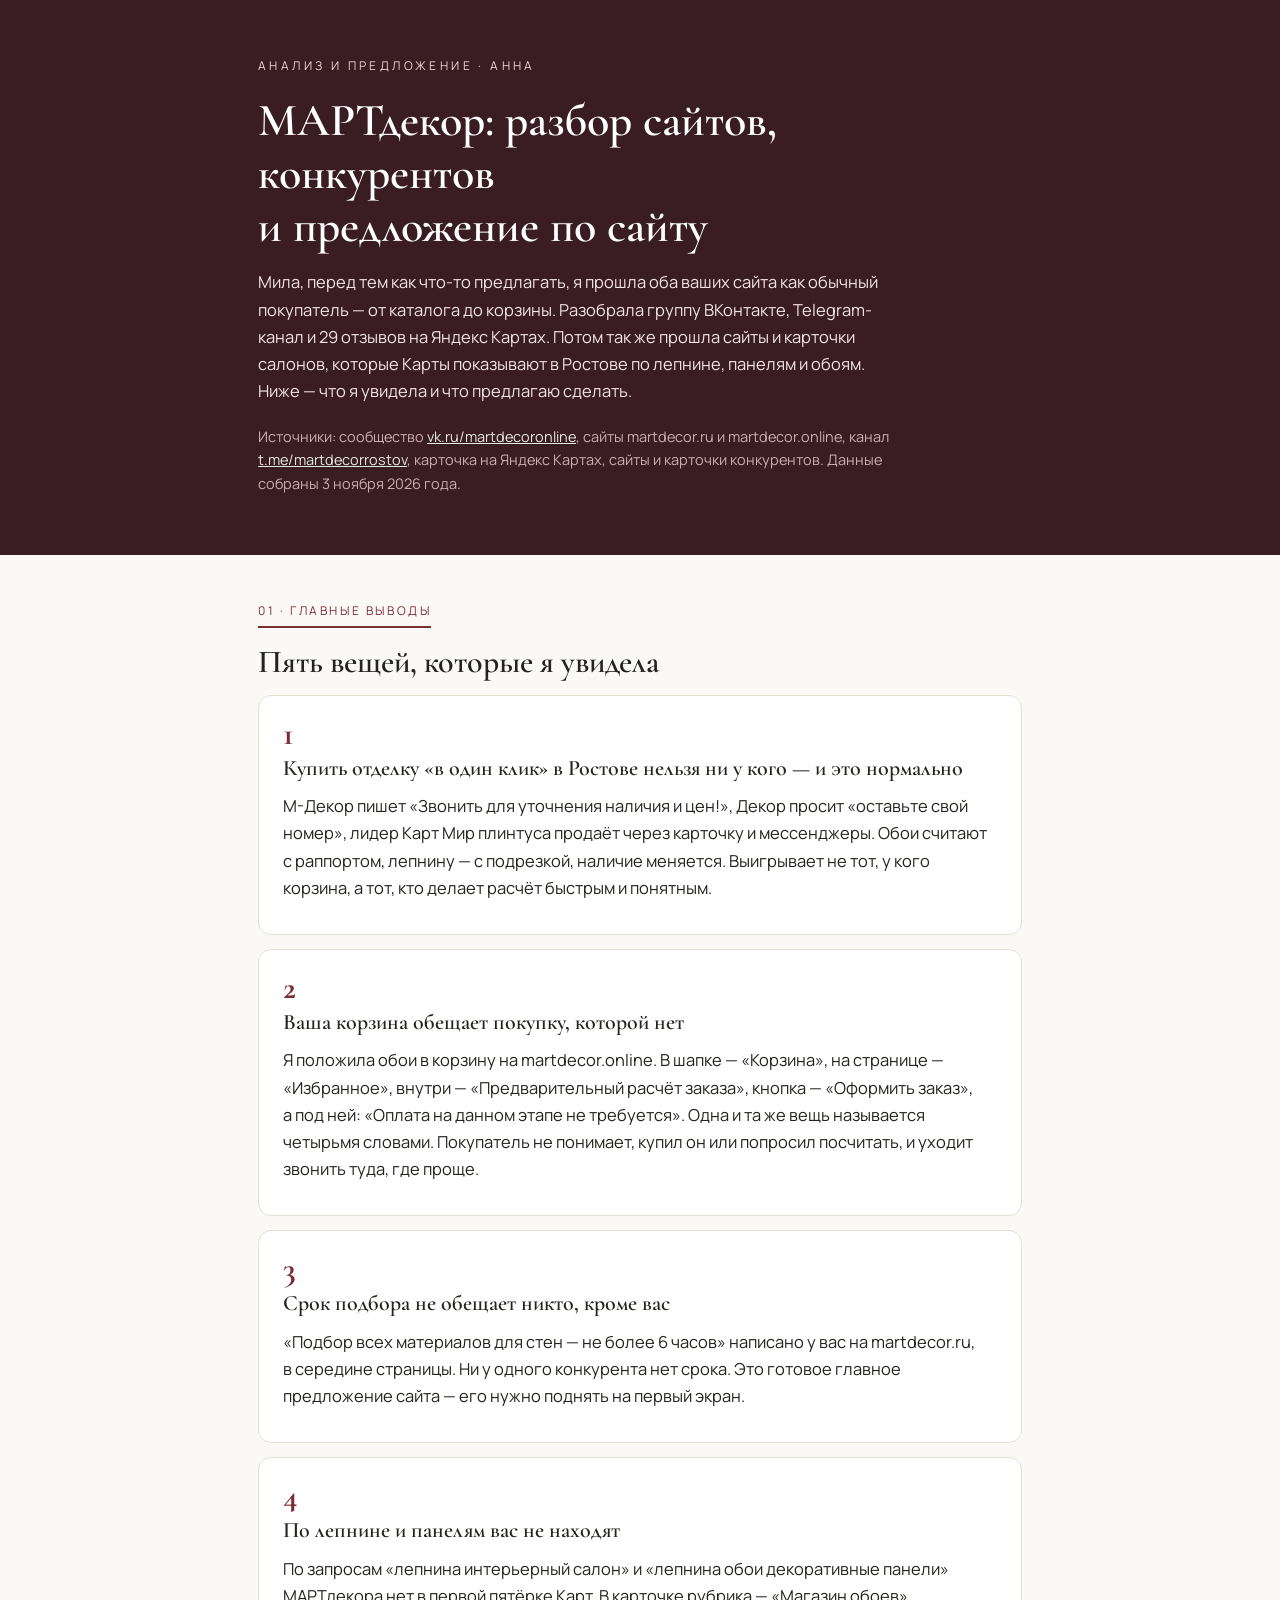
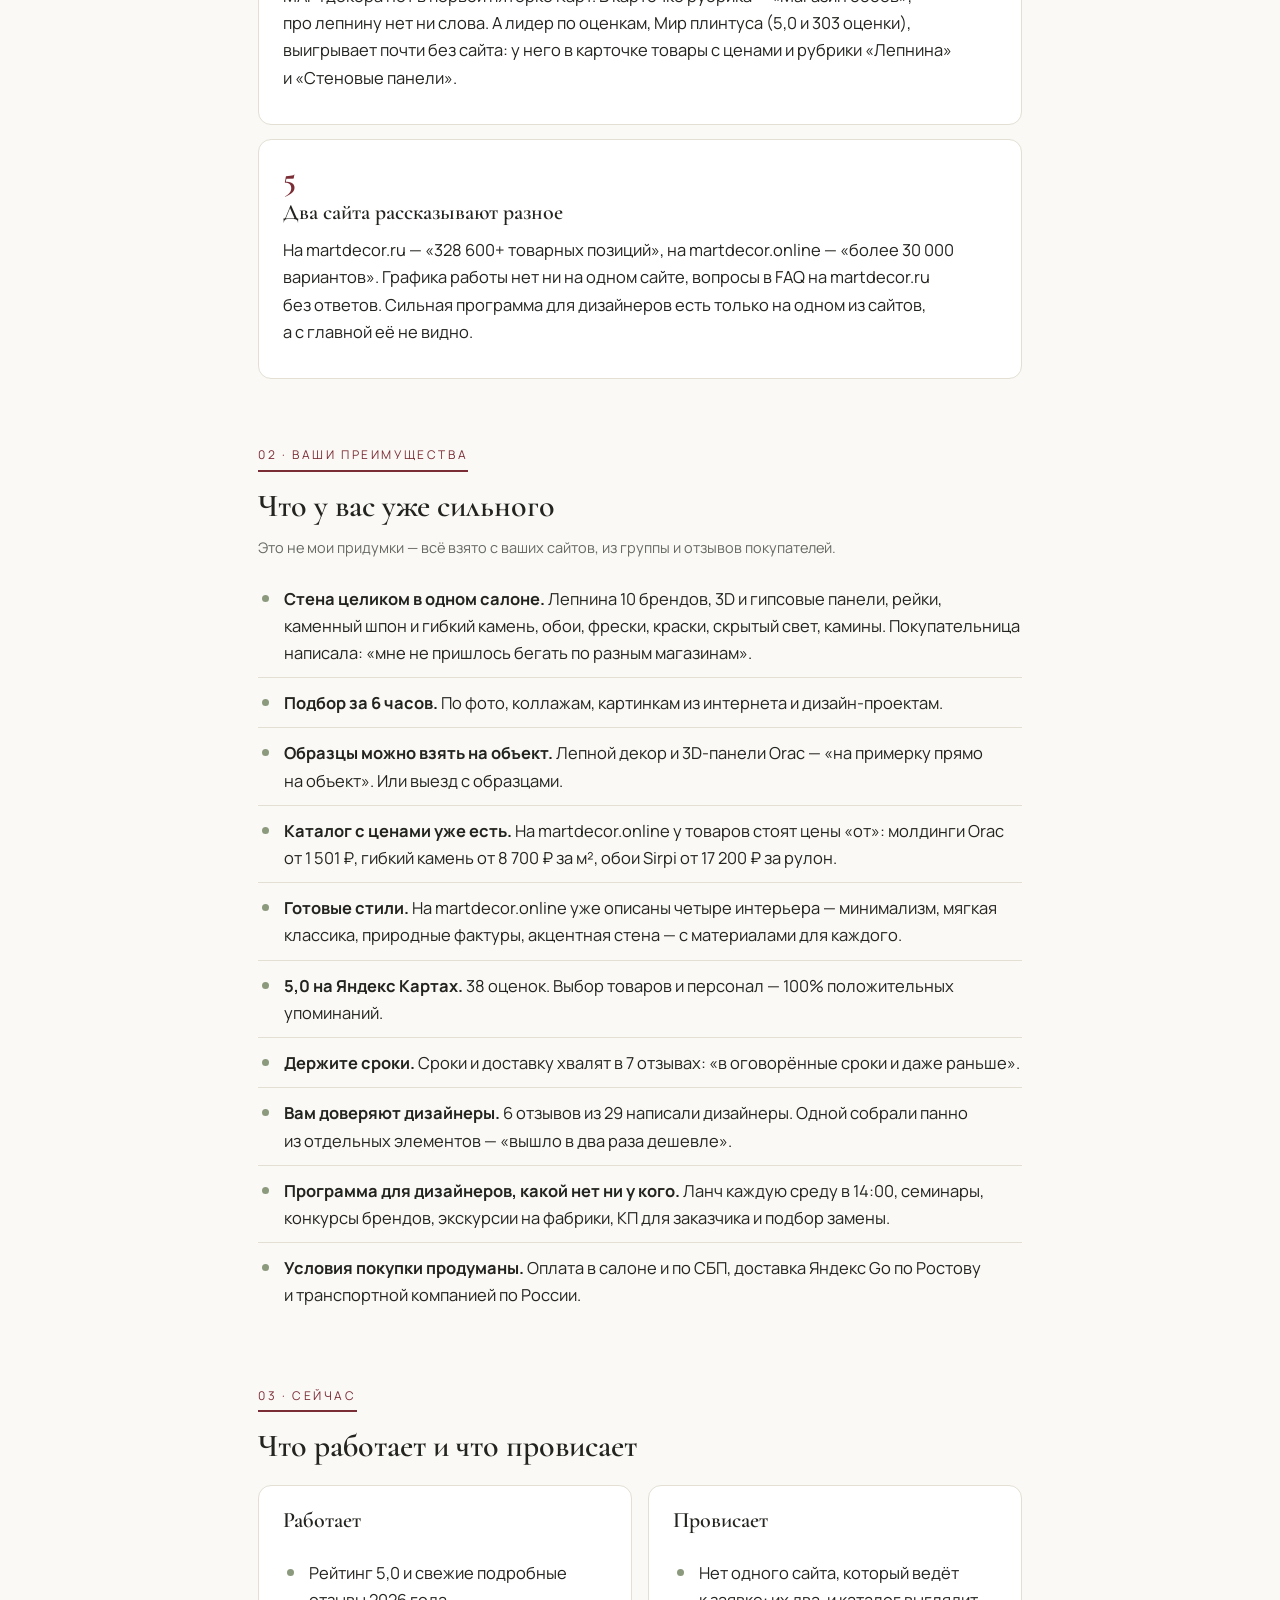
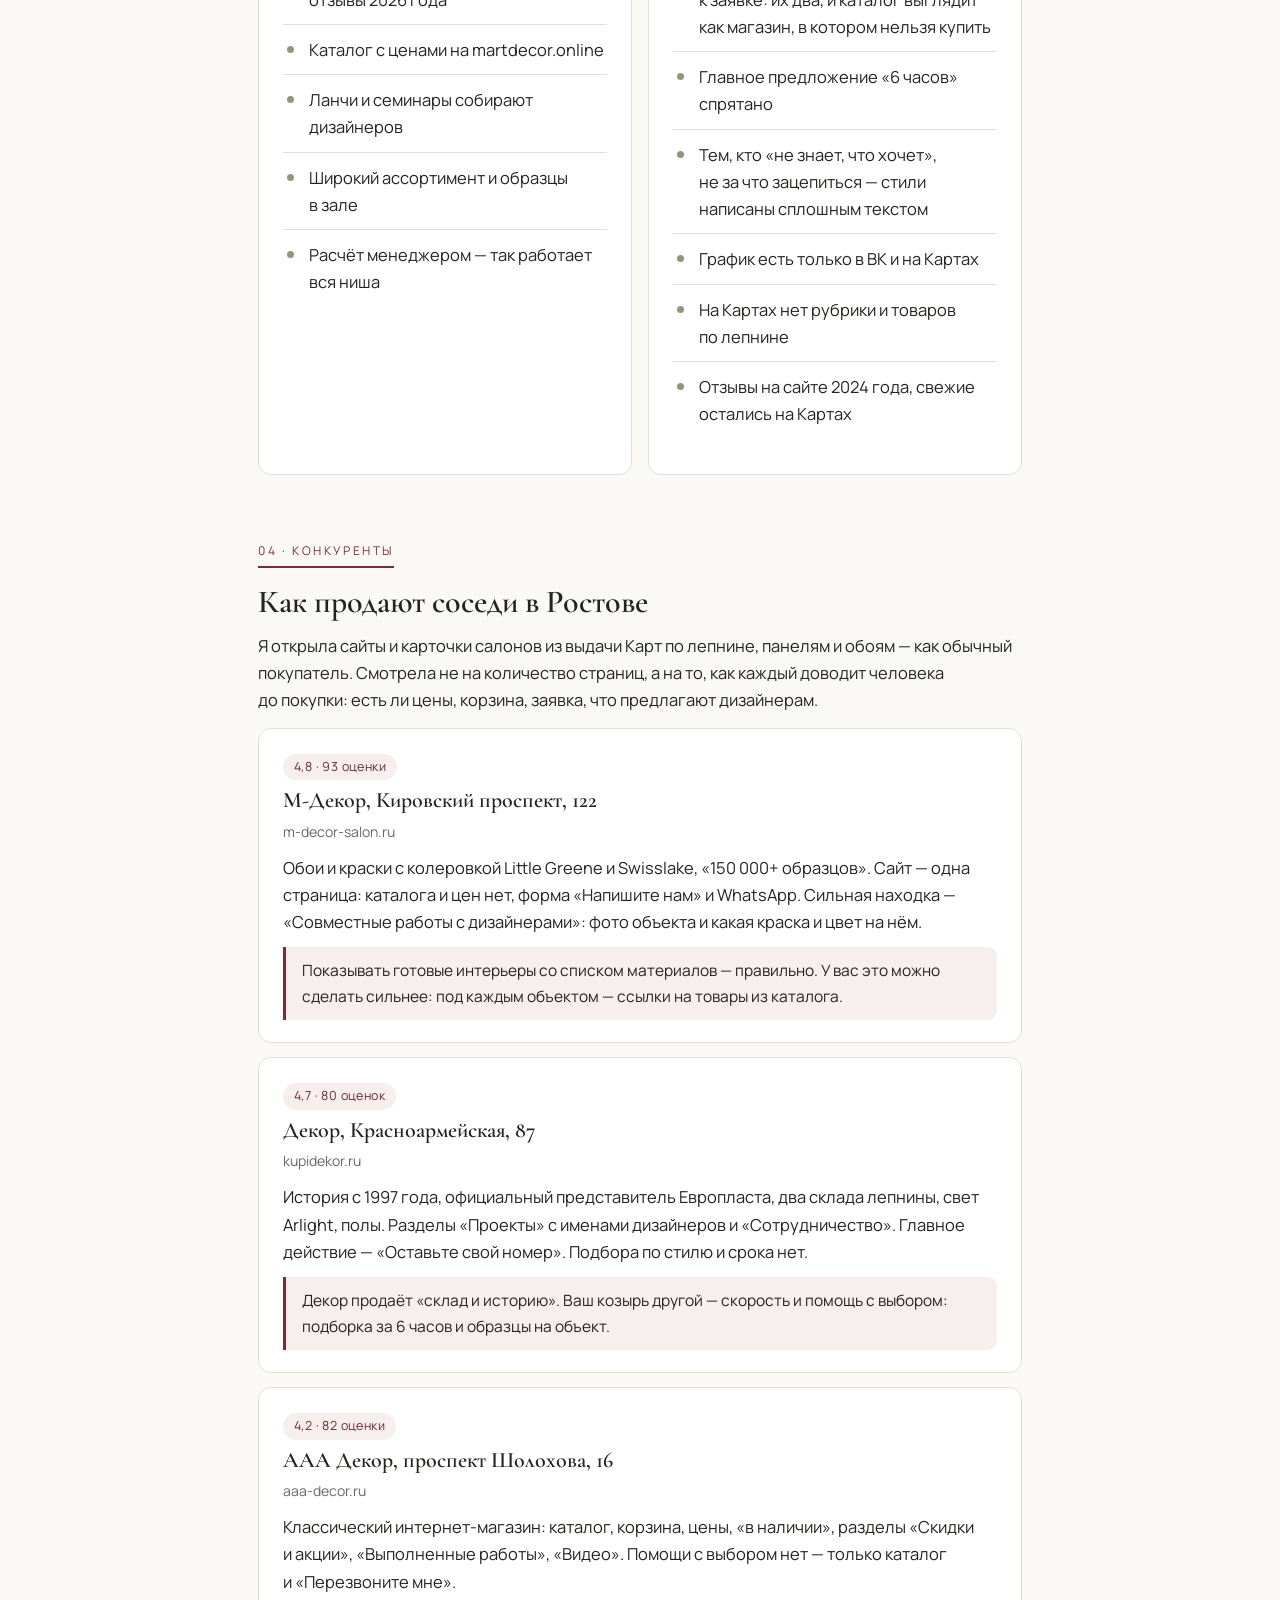
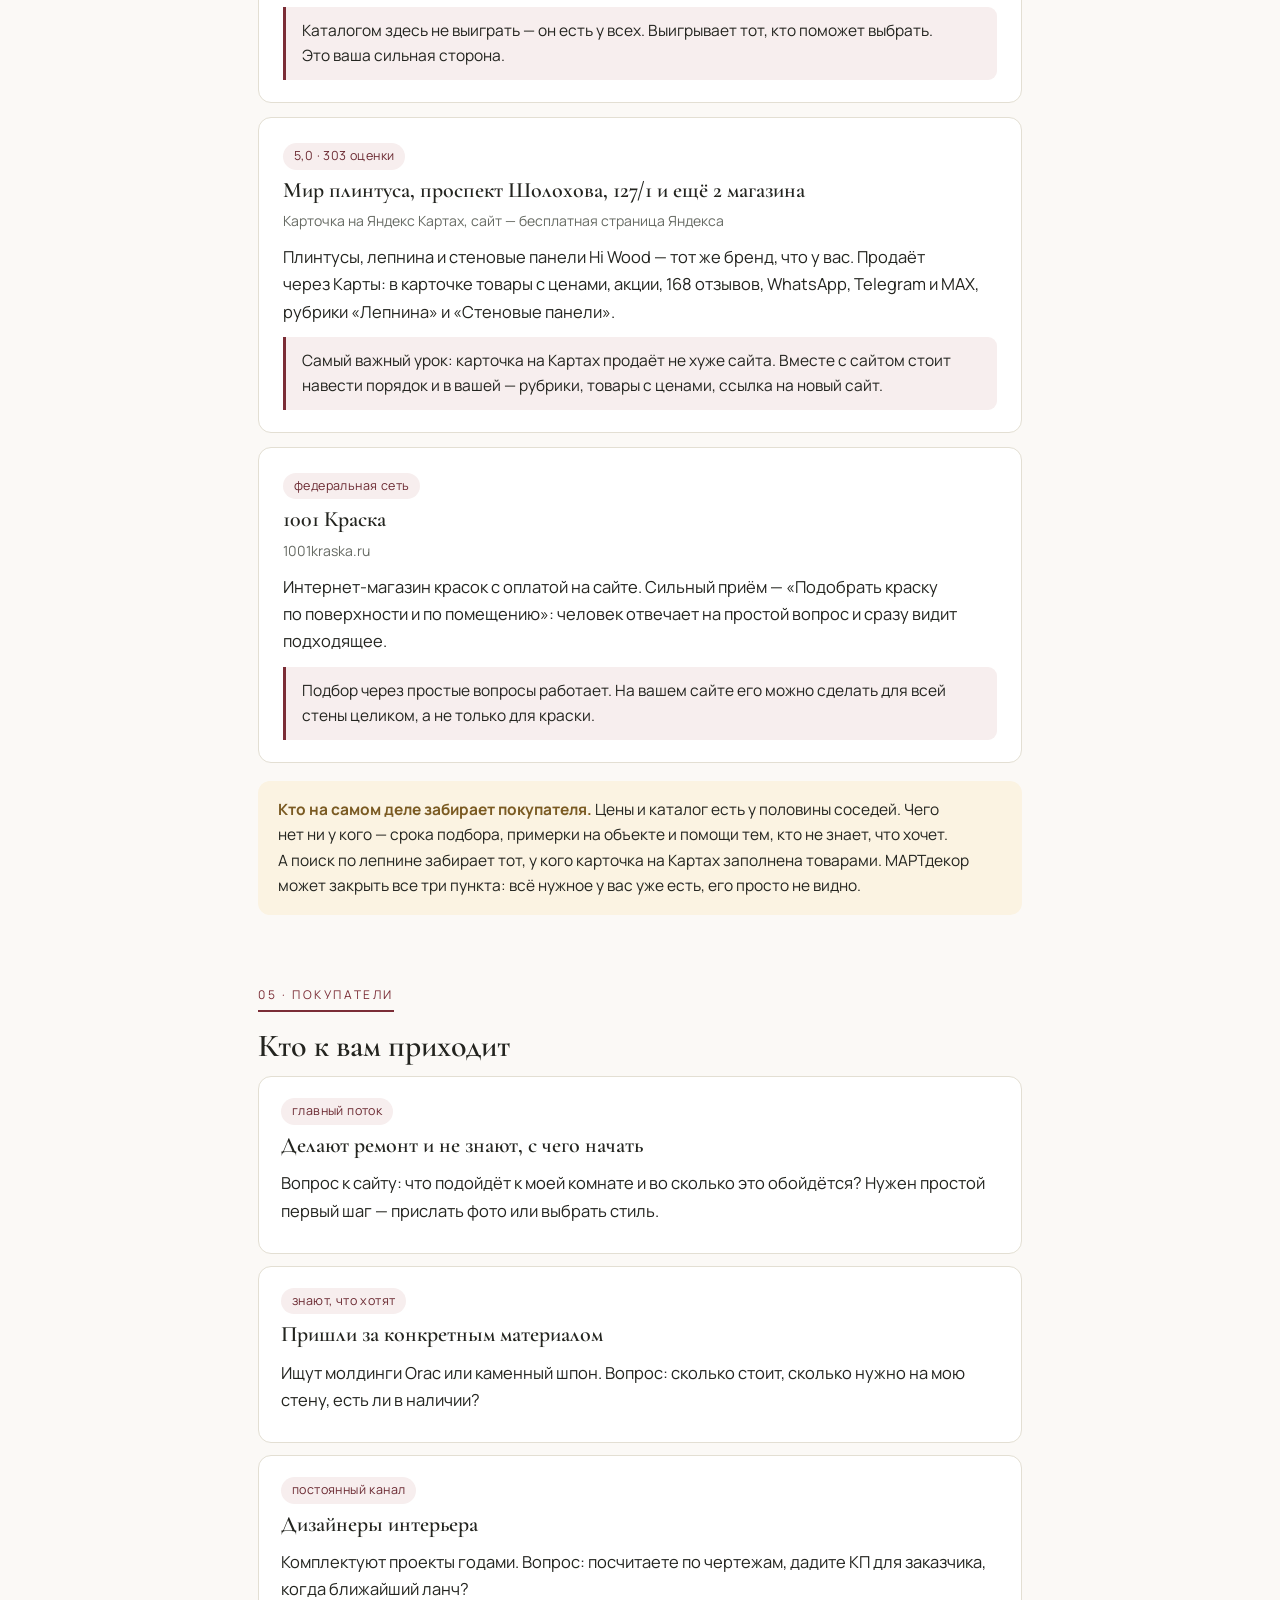
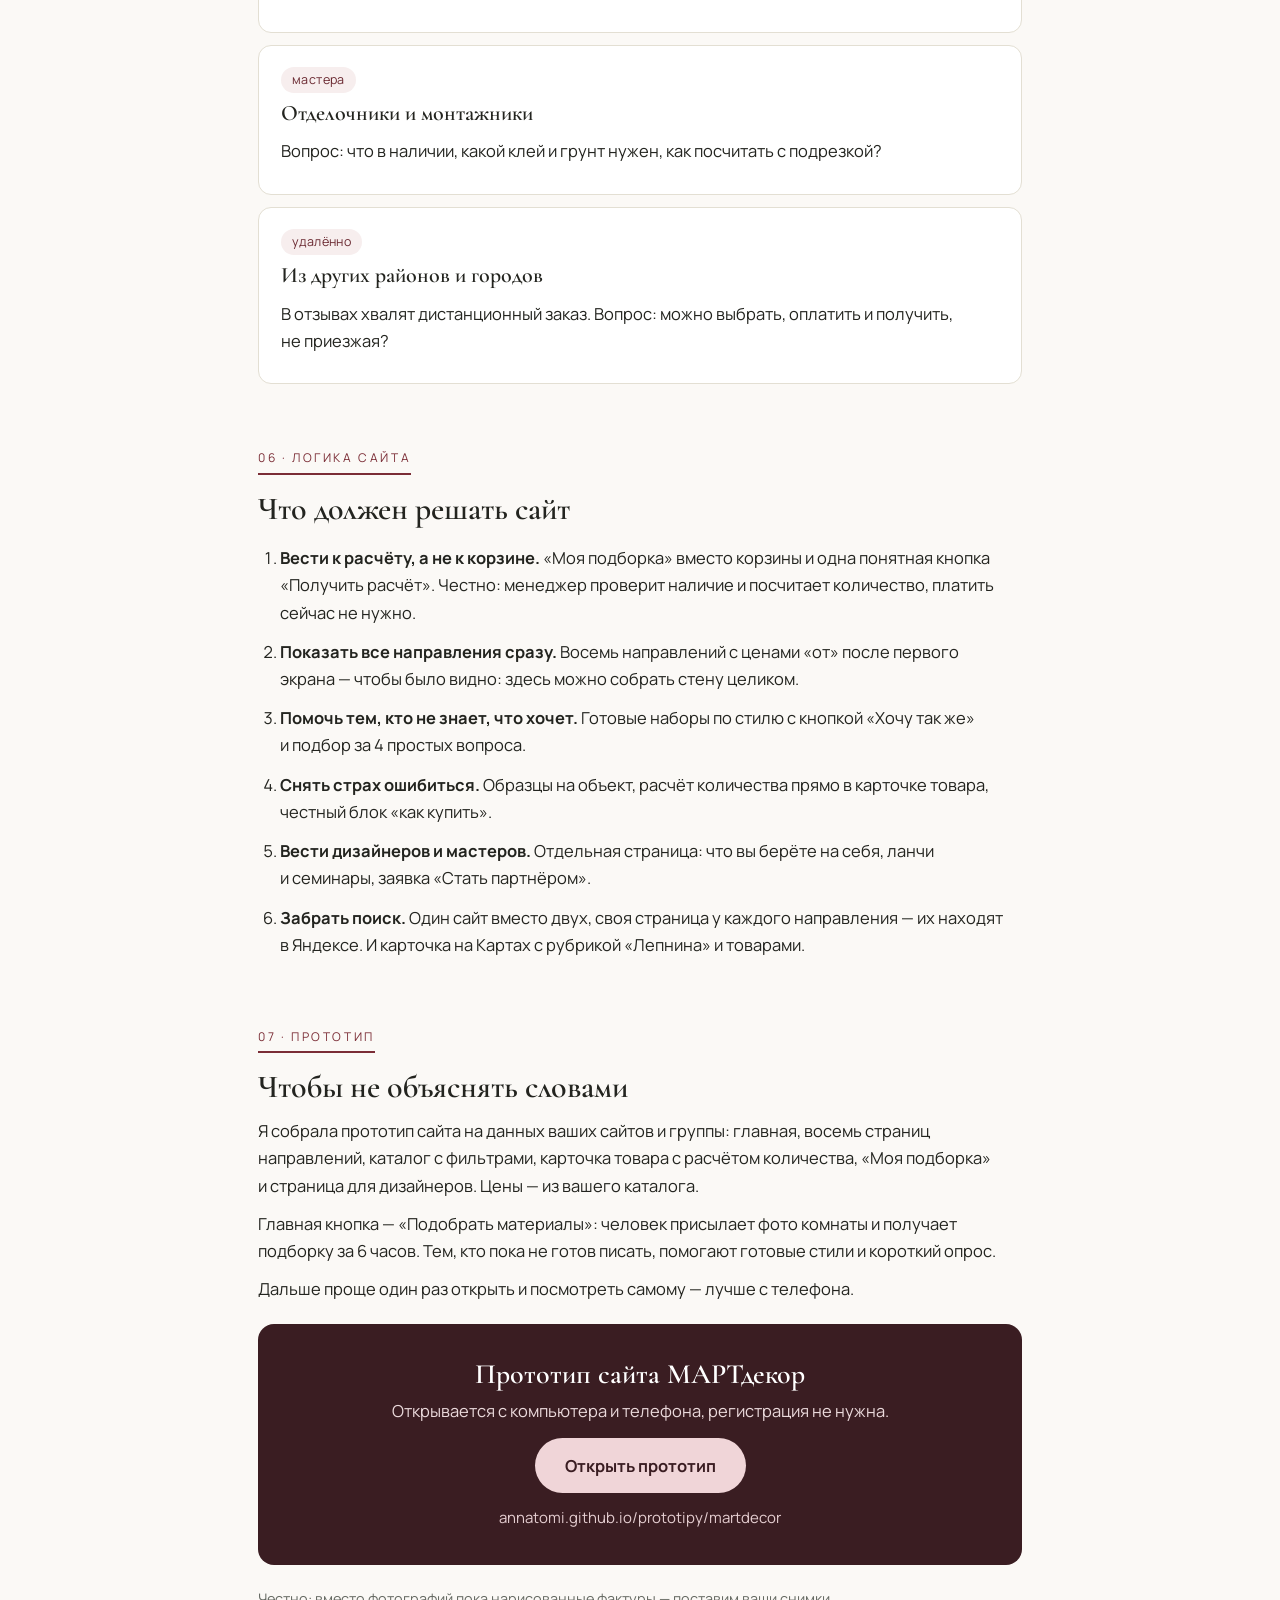
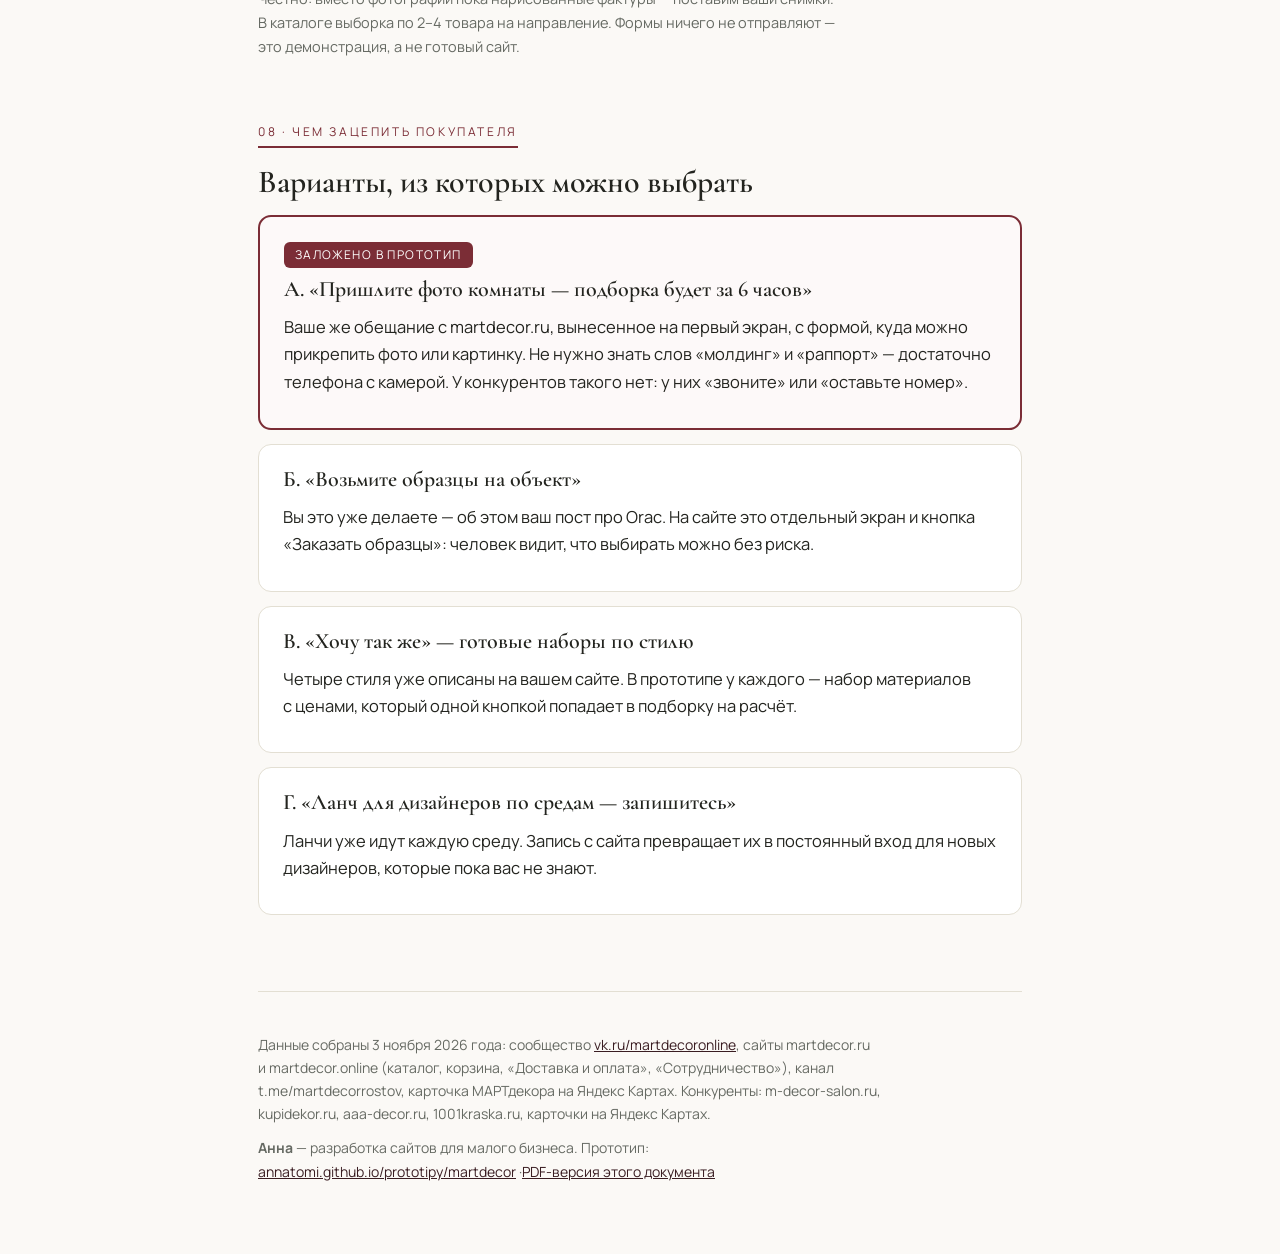
==== martdecor/kp/index.html @ ac459505 "Прототип: martdecor Co-Authored-By: Claude Opus 5.5 <noreply@anthropic.com>" ====
<!doctype html>
<html lang="ru">
<head>
<meta charset="utf-8"><meta name="robots" content="noindex,nofollow">
<meta name="viewport" content="width=device-width, initial-scale=1">
<meta name="robots" content="noindex, nofollow">
<title>МАРТдекор&nbsp;— анализ и&nbsp;предложение по&nbsp;сайту</title>
<link rel="preconnect" href="https://fonts.googleapis.com">
<link rel="preconnect" href="https://fonts.gstatic.com" crossorigin>
<link href="https://fonts.googleapis.com/css2?family=Cormorant+Garamond:wght@500;600;700&family=Manrope:wght@400;500;600;700&display=swap" rel="stylesheet">
<style>
/* Роли цветов постоянные, значения — под клиента: акцент из логотипа или обложки группы */
:root{
  --sage:#7B2D36; --sage-dark:#3A1D22; --sage-ink:#6B2A32; --gold:#8B9A7D; --mint:#F0D5D8;
  --bg:#FBF9F6; --paper:#fff; --ink:#23241F; --muted:#666A63; --line:#E3DFD3; --tint:#F7EEEE; --warn:#FBF3E2;
}
*{box-sizing:border-box}
body{margin:0;background:var(--bg);color:var(--ink);font:16.5px/1.65 Manrope,system-ui,sans-serif}
.wrap{max-width:820px;margin:0 auto;padding:0 28px}
h1,h2,h3{font-family:'Cormorant Garamond',Georgia,serif;font-weight:600;line-height:1.15;margin:0}
h1{font-size:46px;margin-bottom:16px}
h2{font-size:32px;margin:0 0 6px}
h3{font-size:22px;margin:0 0 6px}
p{margin:11px 0}
.sub{color:var(--muted);font-size:14.5px}
p.sub{max-width:72ch}
header{background:var(--sage-dark);color:#fff;padding:56px 0 48px}
header .eyebrow{letter-spacing:3.4px;text-transform:uppercase;font-size:12px;color:var(--mint);margin-bottom:18px}
header h1{color:#fff;max-width:24ch}
header p{color:#F2E4E6;max-width:64ch}
header .sub{color:#C9AEB2;margin-top:20px}
header a{color:#E4E9E1}
section{padding:46px 0 6px}
.sec-num{display:block;width:max-content;font-size:12px;letter-spacing:2.6px;text-transform:uppercase;color:var(--sage);border-bottom:2px solid var(--sage);padding-bottom:5px;margin-bottom:16px}
.card{background:var(--paper);border:1px solid var(--line);border-radius:13px;padding:22px 24px;margin:14px 0}
.card .n{font-family:'Cormorant Garamond',serif;font-size:32px;font-weight:700;color:var(--sage);line-height:1;margin-bottom:6px}
.grid.two{display:grid;grid-template-columns:1fr 1fr;gap:16px}
@media(max-width:760px){.grid.two{grid-template-columns:1fr} h1{font-size:36px}}
.adv{list-style:none;padding:0;margin:14px 0}
.adv li{padding:11px 0 11px 26px;border-bottom:1px solid var(--line);position:relative}
.adv li:before{content:"";position:absolute;left:4px;top:21px;width:7px;height:7px;border-radius:50%;background:var(--gold)}
.adv li:last-child{border:0}
.why{background:var(--tint);border-left:3px solid var(--sage);border-radius:0 9px 9px 0;padding:11px 16px;margin-top:12px;font-size:15.5px}
.seg{background:var(--paper);border:1px solid var(--line);border-radius:13px;padding:18px 22px;margin:12px 0}
.tag{display:inline-block;background:var(--tint);color:var(--sage-ink);font-size:12.5px;letter-spacing:.4px;padding:3px 11px;border-radius:999px;margin-bottom:8px}
.src{color:var(--muted);font-size:14px;margin-top:2px}
.note{background:var(--warn);border-radius:12px;padding:16px 20px;margin:18px 0;font-size:15.5px}
.note strong{color:#7A5A22}
ol.tasks{padding-left:22px}
ol.tasks li{margin:12px 0}
.cta{background:var(--sage-dark);color:#fff;border-radius:16px;padding:34px;text-align:center;margin:22px 0}
.cta h3{color:#fff;font-size:28px}
.cta a.btn{display:inline-block;background:var(--mint);color:var(--sage-dark);padding:14px 30px;border-radius:999px;text-decoration:none;font-weight:700;margin-top:14px}
.cta .url{display:block;margin-top:13px;color:#E5CED1;font-size:15px;word-break:break-all}
.cta p{color:#EBDADC;max-width:56ch;margin:0 auto}
.offer{background:var(--paper);border:1px solid var(--line);border-radius:13px;padding:22px 24px;margin:14px 0}
.offer-main{border:2px solid var(--sage);background:#FDF9F9}
.badge{display:inline-block;background:var(--sage);color:#fff;font-size:12px;letter-spacing:1.4px;text-transform:uppercase;padding:3px 11px;border-radius:6px;margin-bottom:9px}
blockquote{margin:14px 0;padding:14px 20px;background:var(--paper);border-left:3px solid var(--gold);border-radius:0 9px 9px 0;font-style:italic;color:#353B36}
footer{margin-top:56px;padding:30px 0 60px;border-top:1px solid var(--line);color:var(--muted);font-size:14px}
footer p{max-width:70ch}
footer a{color:var(--sage-dark)}
@media print{
  body{background:#fff;font-size:11.5pt}
  .wrap{max-width:100%;padding:0 14mm}
  header{padding:16mm 0 11mm;-webkit-print-color-adjust:exact;print-color-adjust:exact}
  section{padding:7mm 0 0}
  h2{margin-top:2mm}
  .adv li{padding:7px 0 7px 24px}
  p{margin:8px 0}
  .card,.seg,.offer,.cta,.note,.why,blockquote{page-break-inside:avoid;break-inside:avoid;-webkit-print-color-adjust:exact;print-color-adjust:exact}
  h2,h3,.sec-num{page-break-after:avoid;break-after:avoid}
  .card,.seg,.offer{padding:16px 20px;margin:10px 0}
  .why{margin-top:9px;padding:9px 14px}
  .cta{padding:24px;margin:16px 0}
  footer{margin-top:28px;padding:18px 0 20px}
  h1{font-size:28pt}h2{font-size:20pt}h3{font-size:14pt}
  a{color:inherit;text-decoration:none}
  .grid.two,p.sub,.adv li,ol.tasks li{break-inside:avoid;page-break-inside:avoid}
  @page{margin:0}
}
</style>
</head>
<body>

<header>
  <div class="wrap">
    <div class="eyebrow">Анализ и&nbsp;предложение · Анна</div>
    <h1>МАРТдекор: разбор сайтов, конкурентов и&nbsp;предложение по&nbsp;сайту</h1>
    <p>Мила, перед&nbsp;тем&nbsp;как&nbsp;что-то предлагать, я&nbsp;прошла оба ваших сайта как&nbsp;обычный покупатель&nbsp;— от&nbsp;каталога до&nbsp;корзины. Разобрала группу ВКонтакте, Telegram-канал и&nbsp;29 отзывов на&nbsp;Яндекс Картах. Потом так&nbsp;же прошла сайты и&nbsp;карточки салонов, которые Карты показывают в&nbsp;Ростове по&nbsp;лепнине, панелям и&nbsp;обоям. Ниже&nbsp;— что&nbsp;я&nbsp;увидела и&nbsp;что&nbsp;предлагаю сделать.</p>
    <p class="sub">Источники: сообщество <a href="https://vk.ru/martdecoronline">vk.ru/martdecoronline</a>, сайты martdecor.ru и&nbsp;martdecor.online, канал <a href="https://t.me/martdecorrostov">t.me/martdecorrostov</a>, карточка на&nbsp;Яндекс Картах, сайты и&nbsp;карточки конкурентов. Данные собраны 3 ноября 2026 года.</p>
  </div>
</header>

<div class="wrap">

<section>
  <span class="sec-num">01 · Главные выводы</span>
  <h2>Пять вещей, которые я&nbsp;увидела</h2>
  <div class="card">
    <div class="n">1</div>
    <h3>Купить отделку «в&nbsp;один клик» в&nbsp;Ростове нельзя ни&nbsp;у&nbsp;кого&nbsp;— и&nbsp;это&nbsp;нормально</h3>
    <p>М-Декор пишет «Звонить для&nbsp;уточнения наличия и&nbsp;цен!», Декор просит «оставьте свой номер», лидер Карт Мир плинтуса продаёт через&nbsp;карточку и&nbsp;мессенджеры. Обои считают с&nbsp;раппортом, лепнину&nbsp;— с&nbsp;подрезкой, наличие меняется. Выигрывает не&nbsp;тот,&nbsp;у&nbsp;кого корзина, а&nbsp;тот,&nbsp;кто делает расчёт быстрым и&nbsp;понятным.</p>
  </div>
  <div class="card">
    <div class="n">2</div>
    <h3>Ваша корзина обещает покупку, которой нет</h3>
    <p>Я&nbsp;положила обои в&nbsp;корзину на&nbsp;martdecor.online. В&nbsp;шапке&nbsp;— «Корзина», на&nbsp;странице&nbsp;— «Избранное», внутри&nbsp;— «Предварительный расчёт заказа», кнопка&nbsp;— «Оформить заказ», а&nbsp;под&nbsp;ней: «Оплата на&nbsp;данном этапе не&nbsp;требуется». Одна и&nbsp;та&nbsp;же вещь называется четырьмя словами. Покупатель не&nbsp;понимает, купил он&nbsp;или&nbsp;попросил посчитать, и&nbsp;уходит звонить туда, где&nbsp;проще.</p>
  </div>
  <div class="card">
    <div class="n">3</div>
    <h3>Срок подбора не&nbsp;обещает никто, кроме вас</h3>
    <p>«Подбор всех материалов для&nbsp;стен&nbsp;— не&nbsp;более 6 часов» написано у&nbsp;вас на&nbsp;martdecor.ru, в&nbsp;середине страницы. Ни&nbsp;у&nbsp;одного конкурента нет&nbsp;срока. Это&nbsp;готовое главное предложение сайта&nbsp;— его&nbsp;нужно поднять на&nbsp;первый экран.</p>
  </div>
  <div class="card">
    <div class="n">4</div>
    <h3>По&nbsp;лепнине и&nbsp;панелям вас не&nbsp;находят</h3>
    <p>По&nbsp;запросам «лепнина интерьерный салон» и&nbsp;«лепнина обои декоративные панели» МАРТдекора нет&nbsp;в&nbsp;первой пятёрке Карт. В&nbsp;карточке рубрика&nbsp;— «Магазин обоев», про&nbsp;лепнину нет&nbsp;ни&nbsp;слова. А&nbsp;лидер по&nbsp;оценкам, Мир плинтуса (5,0 и&nbsp;303 оценки), выигрывает почти без&nbsp;сайта: у&nbsp;него в&nbsp;карточке товары с&nbsp;ценами и&nbsp;рубрики «Лепнина» и&nbsp;«Стеновые панели».</p>
  </div>
  <div class="card">
    <div class="n">5</div>
    <h3>Два сайта рассказывают разное</h3>
    <p>На&nbsp;martdecor.ru&nbsp;— «328&nbsp;600+ товарных позиций», на&nbsp;martdecor.online&nbsp;— «более 30&nbsp;000 вариантов». Графика работы нет&nbsp;ни&nbsp;на&nbsp;одном сайте, вопросы в&nbsp;FAQ на&nbsp;martdecor.ru без&nbsp;ответов. Сильная программа для&nbsp;дизайнеров есть только на&nbsp;одном из&nbsp;сайтов, а&nbsp;с&nbsp;главной её&nbsp;не&nbsp;видно.</p>
  </div>
</section>

<section>
  <span class="sec-num">02 · Ваши преимущества</span>
  <h2>Что&nbsp;у&nbsp;вас уже&nbsp;сильного</h2>
  <p class="sub">Это&nbsp;не&nbsp;мои придумки&nbsp;— всё взято с&nbsp;ваших сайтов, из&nbsp;группы и&nbsp;отзывов покупателей.</p>
  <ul class="adv">
    <li><b>Стена целиком в&nbsp;одном салоне.</b> Лепнина 10 брендов, 3D и&nbsp;гипсовые панели, рейки, каменный шпон и&nbsp;гибкий камень, обои, фрески, краски, скрытый свет, камины. Покупательница написала: «мне не&nbsp;пришлось бегать по&nbsp;разным магазинам».</li>
    <li><b>Подбор за&nbsp;6 часов.</b> По&nbsp;фото, коллажам, картинкам из&nbsp;интернета и&nbsp;дизайн-проектам.</li>
    <li><b>Образцы можно взять на&nbsp;объект.</b> Лепной декор и&nbsp;3D-панели Orac&nbsp;— «на&nbsp;примерку прямо на&nbsp;объект». Или&nbsp;выезд с&nbsp;образцами.</li>
    <li><b>Каталог с&nbsp;ценами уже&nbsp;есть.</b> На&nbsp;martdecor.online у&nbsp;товаров стоят цены «от»: молдинги Orac от&nbsp;1&nbsp;501&nbsp;₽, гибкий камень от&nbsp;8&nbsp;700&nbsp;₽ за&nbsp;м², обои Sirpi от&nbsp;17&nbsp;200&nbsp;₽ за&nbsp;рулон.</li>
    <li><b>Готовые стили.</b> На&nbsp;martdecor.online уже&nbsp;описаны четыре интерьера&nbsp;— минимализм, мягкая классика, природные фактуры, акцентная стена&nbsp;— с&nbsp;материалами для&nbsp;каждого.</li>
    <li><b>5,0 на&nbsp;Яндекс Картах.</b> 38 оценок. Выбор товаров и&nbsp;персонал&nbsp;— 100% положительных упоминаний.</li>
    <li><b>Держите сроки.</b> Сроки и&nbsp;доставку хвалят в&nbsp;7 отзывах: «в&nbsp;оговорённые сроки и&nbsp;даже раньше».</li>
    <li><b>Вам доверяют дизайнеры.</b> 6 отзывов из&nbsp;29 написали дизайнеры. Одной собрали панно из&nbsp;отдельных элементов&nbsp;— «вышло в&nbsp;два раза дешевле».</li>
    <li><b>Программа для&nbsp;дизайнеров, какой нет&nbsp;ни&nbsp;у&nbsp;кого.</b> Ланч каждую среду в&nbsp;14:00, семинары, конкурсы брендов, экскурсии на&nbsp;фабрики, КП для&nbsp;заказчика и&nbsp;подбор замены.</li>
    <li><b>Условия покупки продуманы.</b> Оплата в&nbsp;салоне и&nbsp;по&nbsp;СБП, доставка Яндекс Go по&nbsp;Ростову и&nbsp;транспортной компанией по&nbsp;России.</li>
  </ul>
</section>

<section>
  <span class="sec-num">03 · Сейчас</span>
  <h2>Что&nbsp;работает и&nbsp;что&nbsp;провисает</h2>
  <div class="grid two">
    <div class="card">
      <h3>Работает</h3>
      <ul class="adv">
        <li>Рейтинг 5,0 и&nbsp;свежие подробные отзывы 2026 года</li>
        <li>Каталог с&nbsp;ценами на&nbsp;martdecor.online</li>
        <li>Ланчи и&nbsp;семинары собирают дизайнеров</li>
        <li>Широкий ассортимент и&nbsp;образцы в&nbsp;зале</li>
        <li>Расчёт менеджером&nbsp;— так&nbsp;работает вся&nbsp;ниша</li>
      </ul>
    </div>
    <div class="card">
      <h3>Провисает</h3>
      <ul class="adv">
        <li>Нет&nbsp;одного сайта, который ведёт к&nbsp;заявке: их&nbsp;два, и&nbsp;каталог выглядит как&nbsp;магазин, в&nbsp;котором нельзя купить</li>
        <li>Главное предложение «6 часов» спрятано</li>
        <li>Тем,&nbsp;кто «не&nbsp;знает, что&nbsp;хочет», не&nbsp;за&nbsp;что&nbsp;зацепиться&nbsp;— стили написаны сплошным текстом</li>
        <li>График есть только в&nbsp;ВК и&nbsp;на&nbsp;Картах</li>
        <li>На&nbsp;Картах нет&nbsp;рубрики и&nbsp;товаров по&nbsp;лепнине</li>
        <li>Отзывы на&nbsp;сайте 2024 года, свежие остались на&nbsp;Картах</li>
      </ul>
    </div>
  </div>
</section>

<section>
  <span class="sec-num">04 · Конкуренты</span>
  <h2>Как&nbsp;продают соседи в&nbsp;Ростове</h2>
  <p>Я&nbsp;открыла сайты и&nbsp;карточки салонов из&nbsp;выдачи Карт по&nbsp;лепнине, панелям и&nbsp;обоям&nbsp;— как&nbsp;обычный покупатель. Смотрела не&nbsp;на&nbsp;количество страниц, а&nbsp;на&nbsp;то,&nbsp;как&nbsp;каждый доводит человека до&nbsp;покупки: есть&nbsp;ли цены, корзина, заявка, что&nbsp;предлагают дизайнерам.</p>
  <div class="card">
    <span class="tag">4,8 · 93 оценки</span>
    <h3>М-Декор, Кировский проспект, 122</h3>
    <p class="src">m-decor-salon.ru</p>
    <p>Обои и&nbsp;краски с&nbsp;колеровкой Little Greene и&nbsp;Swisslake, «150&nbsp;000+ образцов». Сайт&nbsp;— одна страница: каталога и&nbsp;цен нет,&nbsp;форма «Напишите нам» и&nbsp;WhatsApp. Сильная находка&nbsp;— «Совместные работы с&nbsp;дизайнерами»: фото объекта и&nbsp;какая краска и&nbsp;цвет на&nbsp;нём.</p>
    <div class="why">Показывать готовые интерьеры со&nbsp;списком материалов&nbsp;— правильно. У&nbsp;вас это&nbsp;можно сделать сильнее: под&nbsp;каждым объектом&nbsp;— ссылки на&nbsp;товары из&nbsp;каталога.</div>
  </div>
  <div class="card">
    <span class="tag">4,7 · 80 оценок</span>
    <h3>Декор, Красноармейская, 87</h3>
    <p class="src">kupidekor.ru</p>
    <p>История с&nbsp;1997 года, официальный представитель Европласта, два склада лепнины, свет Arlight, полы. Разделы «Проекты» с&nbsp;именами дизайнеров и&nbsp;«Сотрудничество». Главное действие&nbsp;— «Оставьте свой номер». Подбора по&nbsp;стилю и&nbsp;срока нет.</p>
    <div class="why">Декор продаёт «склад и&nbsp;историю». Ваш&nbsp;козырь другой&nbsp;— скорость и&nbsp;помощь с&nbsp;выбором: подборка за&nbsp;6 часов и&nbsp;образцы на&nbsp;объект.</div>
  </div>
  <div class="card">
    <span class="tag">4,2 · 82 оценки</span>
    <h3>ААА Декор, проспект Шолохова, 16</h3>
    <p class="src">aaa-decor.ru</p>
    <p>Классический интернет-магазин: каталог, корзина, цены, «в&nbsp;наличии», разделы «Скидки и&nbsp;акции», «Выполненные работы», «Видео». Помощи с&nbsp;выбором нет&nbsp;— только каталог и&nbsp;«Перезвоните мне».</p>
    <div class="why">Каталогом здесь не&nbsp;выиграть&nbsp;— он&nbsp;есть у&nbsp;всех. Выигрывает тот,&nbsp;кто поможет выбрать. Это&nbsp;ваша сильная сторона.</div>
  </div>
  <div class="card">
    <span class="tag">5,0 · 303 оценки</span>
    <h3>Мир плинтуса, проспект Шолохова, 127/1 и&nbsp;ещё&nbsp;2 магазина</h3>
    <p class="src">Карточка на&nbsp;Яндекс Картах, сайт&nbsp;— бесплатная страница Яндекса</p>
    <p>Плинтусы, лепнина и&nbsp;стеновые панели Hi Wood&nbsp;— тот&nbsp;же бренд, что&nbsp;у&nbsp;вас. Продаёт через&nbsp;Карты: в&nbsp;карточке товары с&nbsp;ценами, акции, 168 отзывов, WhatsApp, Telegram и&nbsp;MAX, рубрики «Лепнина» и&nbsp;«Стеновые панели».</p>
    <div class="why">Самый важный урок: карточка на&nbsp;Картах продаёт не&nbsp;хуже сайта. Вместе с&nbsp;сайтом стоит навести порядок и&nbsp;в&nbsp;вашей&nbsp;— рубрики, товары с&nbsp;ценами, ссылка на&nbsp;новый сайт.</div>
  </div>
  <div class="card">
    <span class="tag">федеральная сеть</span>
    <h3>1001 Краска</h3>
    <p class="src">1001kraska.ru</p>
    <p>Интернет-магазин красок с&nbsp;оплатой на&nbsp;сайте. Сильный приём&nbsp;— «Подобрать краску по&nbsp;поверхности и&nbsp;по&nbsp;помещению»: человек отвечает на&nbsp;простой вопрос и&nbsp;сразу видит подходящее.</p>
    <div class="why">Подбор через&nbsp;простые вопросы работает. На&nbsp;вашем сайте его&nbsp;можно сделать для&nbsp;всей стены целиком, а&nbsp;не&nbsp;только для&nbsp;краски.</div>
  </div>
  <div class="note"><strong>Кто на&nbsp;самом деле забирает покупателя.</strong> Цены и&nbsp;каталог есть у&nbsp;половины соседей. Чего нет&nbsp;ни&nbsp;у&nbsp;кого&nbsp;— срока подбора, примерки на&nbsp;объекте и&nbsp;помощи тем,&nbsp;кто не&nbsp;знает, что&nbsp;хочет. А&nbsp;поиск по&nbsp;лепнине забирает тот,&nbsp;у&nbsp;кого карточка на&nbsp;Картах заполнена товарами. МАРТдекор может закрыть все&nbsp;три пункта: всё нужное у&nbsp;вас уже&nbsp;есть, его&nbsp;просто не&nbsp;видно.</div>
</section>

<section>
  <span class="sec-num">05 · Покупатели</span>
  <h2>Кто к&nbsp;вам приходит</h2>
  <div class="seg"><span class="tag">главный поток</span>
    <h3>Делают ремонт и&nbsp;не&nbsp;знают, с&nbsp;чего начать</h3>
    <p>Вопрос к&nbsp;сайту: что&nbsp;подойдёт к&nbsp;моей комнате и&nbsp;во&nbsp;сколько это&nbsp;обойдётся? Нужен простой первый шаг&nbsp;— прислать фото или&nbsp;выбрать стиль.</p></div>
  <div class="seg"><span class="tag">знают, что&nbsp;хотят</span>
    <h3>Пришли за&nbsp;конкретным материалом</h3>
    <p>Ищут молдинги Orac или&nbsp;каменный шпон. Вопрос: сколько стоит, сколько нужно на&nbsp;мою стену, есть&nbsp;ли в&nbsp;наличии?</p></div>
  <div class="seg"><span class="tag">постоянный канал</span>
    <h3>Дизайнеры интерьера</h3>
    <p>Комплектуют проекты годами. Вопрос: посчитаете по&nbsp;чертежам, дадите КП для&nbsp;заказчика, когда&nbsp;ближайший ланч?</p></div>
  <div class="seg"><span class="tag">мастера</span>
    <h3>Отделочники и&nbsp;монтажники</h3>
    <p>Вопрос: что&nbsp;в&nbsp;наличии, какой клей и&nbsp;грунт нужен, как&nbsp;посчитать с&nbsp;подрезкой?</p></div>
  <div class="seg"><span class="tag">удалённо</span>
    <h3>Из&nbsp;других районов и&nbsp;городов</h3>
    <p>В&nbsp;отзывах хвалят дистанционный заказ. Вопрос: можно выбрать, оплатить и&nbsp;получить, не&nbsp;приезжая?</p></div>
</section>

<section>
  <span class="sec-num">06 · Логика сайта</span>
  <h2>Что&nbsp;должен решать сайт</h2>
  <ol class="tasks">
    <li><b>Вести к&nbsp;расчёту, а&nbsp;не&nbsp;к&nbsp;корзине.</b> «Моя подборка» вместо корзины и&nbsp;одна понятная кнопка «Получить расчёт». Честно: менеджер проверит наличие и&nbsp;посчитает количество, платить сейчас не&nbsp;нужно.</li>
    <li><b>Показать все&nbsp;направления сразу.</b> Восемь направлений с&nbsp;ценами «от» после&nbsp;первого экрана&nbsp;— чтобы&nbsp;было видно: здесь можно собрать стену целиком.</li>
    <li><b>Помочь тем,&nbsp;кто не&nbsp;знает, что&nbsp;хочет.</b> Готовые наборы по&nbsp;стилю с&nbsp;кнопкой «Хочу так&nbsp;же» и&nbsp;подбор за&nbsp;4 простых вопроса.</li>
    <li><b>Снять страх ошибиться.</b> Образцы на&nbsp;объект, расчёт количества прямо в&nbsp;карточке товара, честный блок «как&nbsp;купить».</li>
    <li><b>Вести дизайнеров и&nbsp;мастеров.</b> Отдельная страница: что&nbsp;вы&nbsp;берёте на&nbsp;себя, ланчи и&nbsp;семинары, заявка «Стать партнёром».</li>
    <li><b>Забрать поиск.</b> Один сайт вместо двух, своя страница у&nbsp;каждого направления&nbsp;— их&nbsp;находят в&nbsp;Яндексе. И&nbsp;карточка на&nbsp;Картах с&nbsp;рубрикой «Лепнина» и&nbsp;товарами.</li>
  </ol>
</section>

<section>
  <span class="sec-num">07 · Прототип</span>
  <h2>Чтобы&nbsp;не&nbsp;объяснять словами</h2>
  <p>Я&nbsp;собрала прототип сайта на&nbsp;данных ваших сайтов и&nbsp;группы: главная, восемь страниц направлений, каталог с&nbsp;фильтрами, карточка товара с&nbsp;расчётом количества, «Моя подборка» и&nbsp;страница для&nbsp;дизайнеров. Цены&nbsp;— из&nbsp;вашего каталога.</p>
  <p>Главная кнопка&nbsp;— «Подобрать материалы»: человек присылает фото комнаты и&nbsp;получает подборку за&nbsp;6 часов. Тем,&nbsp;кто пока не&nbsp;готов писать, помогают готовые стили и&nbsp;короткий опрос.</p>
  <p>Дальше проще один раз открыть и&nbsp;посмотреть самому&nbsp;— лучше с&nbsp;телефона.</p>
  <div class="cta">
    <h3>Прототип сайта МАРТдекор</h3>
    <p>Открывается с&nbsp;компьютера и&nbsp;телефона, регистрация не&nbsp;нужна.</p>
    <a class="btn" href="https://annatomi.github.io/prototipy/martdecor/">Открыть прототип</a>
    <span class="url">annatomi.github.io/prototipy/martdecor</span>
  </div>
  <p class="sub">Честно: вместо фотографий пока нарисованные фактуры&nbsp;— поставим ваши снимки. В&nbsp;каталоге выборка по&nbsp;2–4 товара на&nbsp;направление. Формы ничего не&nbsp;отправляют&nbsp;— это&nbsp;демонстрация, а&nbsp;не&nbsp;готовый сайт.</p>
</section>

<section>
  <span class="sec-num">08 · Чем&nbsp;зацепить покупателя</span>
  <h2>Варианты, из&nbsp;которых можно выбрать</h2>
  <div class="offer offer-main">
    <span class="badge">заложено в&nbsp;прототип</span>
    <h3>А.&nbsp;«Пришлите фото комнаты&nbsp;— подборка будет за&nbsp;6 часов»</h3>
    <p>Ваше&nbsp;же обещание с&nbsp;martdecor.ru, вынесенное на&nbsp;первый экран, с&nbsp;формой, куда&nbsp;можно прикрепить фото или&nbsp;картинку. Не&nbsp;нужно знать слов «молдинг» и&nbsp;«раппорт»&nbsp;— достаточно телефона с&nbsp;камерой. У&nbsp;конкурентов такого нет:&nbsp;у&nbsp;них «звоните» или&nbsp;«оставьте номер».</p>
  </div>
  <div class="offer">
    <h3>Б. «Возьмите образцы на&nbsp;объект»</h3>
    <p>Вы&nbsp;это&nbsp;уже&nbsp;делаете&nbsp;— об&nbsp;этом ваш&nbsp;пост про&nbsp;Orac. На&nbsp;сайте это&nbsp;отдельный экран и&nbsp;кнопка «Заказать образцы»: человек видит, что&nbsp;выбирать можно без&nbsp;риска.</p>
  </div>
  <div class="offer">
    <h3>В.&nbsp;«Хочу так&nbsp;же»&nbsp;— готовые наборы по&nbsp;стилю</h3>
    <p>Четыре стиля уже&nbsp;описаны на&nbsp;вашем сайте. В&nbsp;прототипе у&nbsp;каждого&nbsp;— набор материалов с&nbsp;ценами, который одной кнопкой попадает в&nbsp;подборку на&nbsp;расчёт.</p>
  </div>
  <div class="offer">
    <h3>Г. «Ланч для&nbsp;дизайнеров по&nbsp;средам&nbsp;— запишитесь»</h3>
    <p>Ланчи уже&nbsp;идут каждую среду. Запись с&nbsp;сайта превращает их&nbsp;в&nbsp;постоянный вход для&nbsp;новых дизайнеров, которые пока вас не&nbsp;знают.</p>
  </div>
</section>

<footer>
  <div class="wrap" style="padding:0">
    <p>Данные собраны 3 ноября 2026 года: сообщество <a href="https://vk.ru/martdecoronline">vk.ru/martdecoronline</a>, сайты martdecor.ru и&nbsp;martdecor.online (каталог, корзина, «Доставка и&nbsp;оплата», «Сотрудничество»), канал t.me/martdecorrostov, карточка МАРТдекора на&nbsp;Яндекс Картах. Конкуренты: m-decor-salon.ru, kupidekor.ru, aaa-decor.ru, 1001kraska.ru, карточки на&nbsp;Яндекс Картах.</p>
    <p><b>Анна</b> — разработка сайтов для&nbsp;малого бизнеса. Прототип: <a href="https://annatomi.github.io/prototipy/martdecor/">annatomi.github.io/prototipy/martdecor</a> ·<a href="KP-МАРТдекор.pdf">PDF-версия этого документа</a></p>
  </div>
</footer>

</div>
</body>
</html>
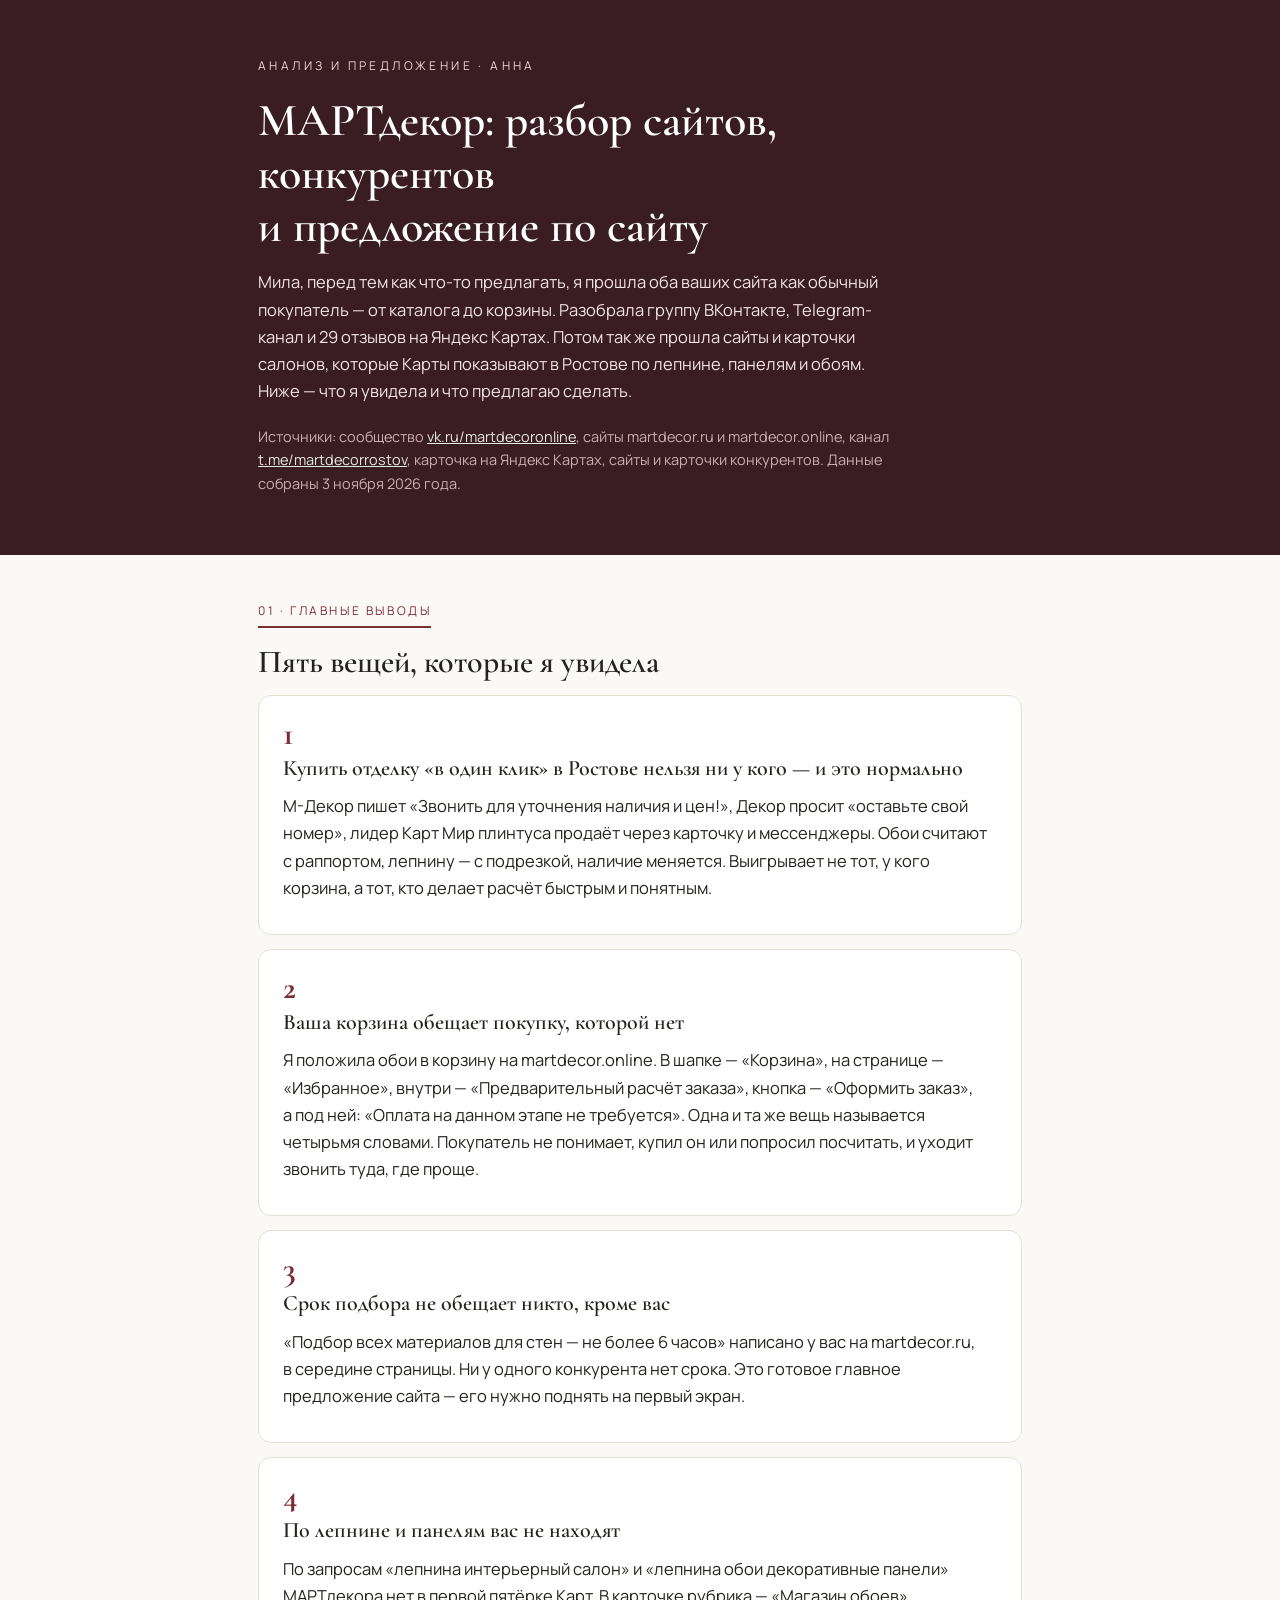
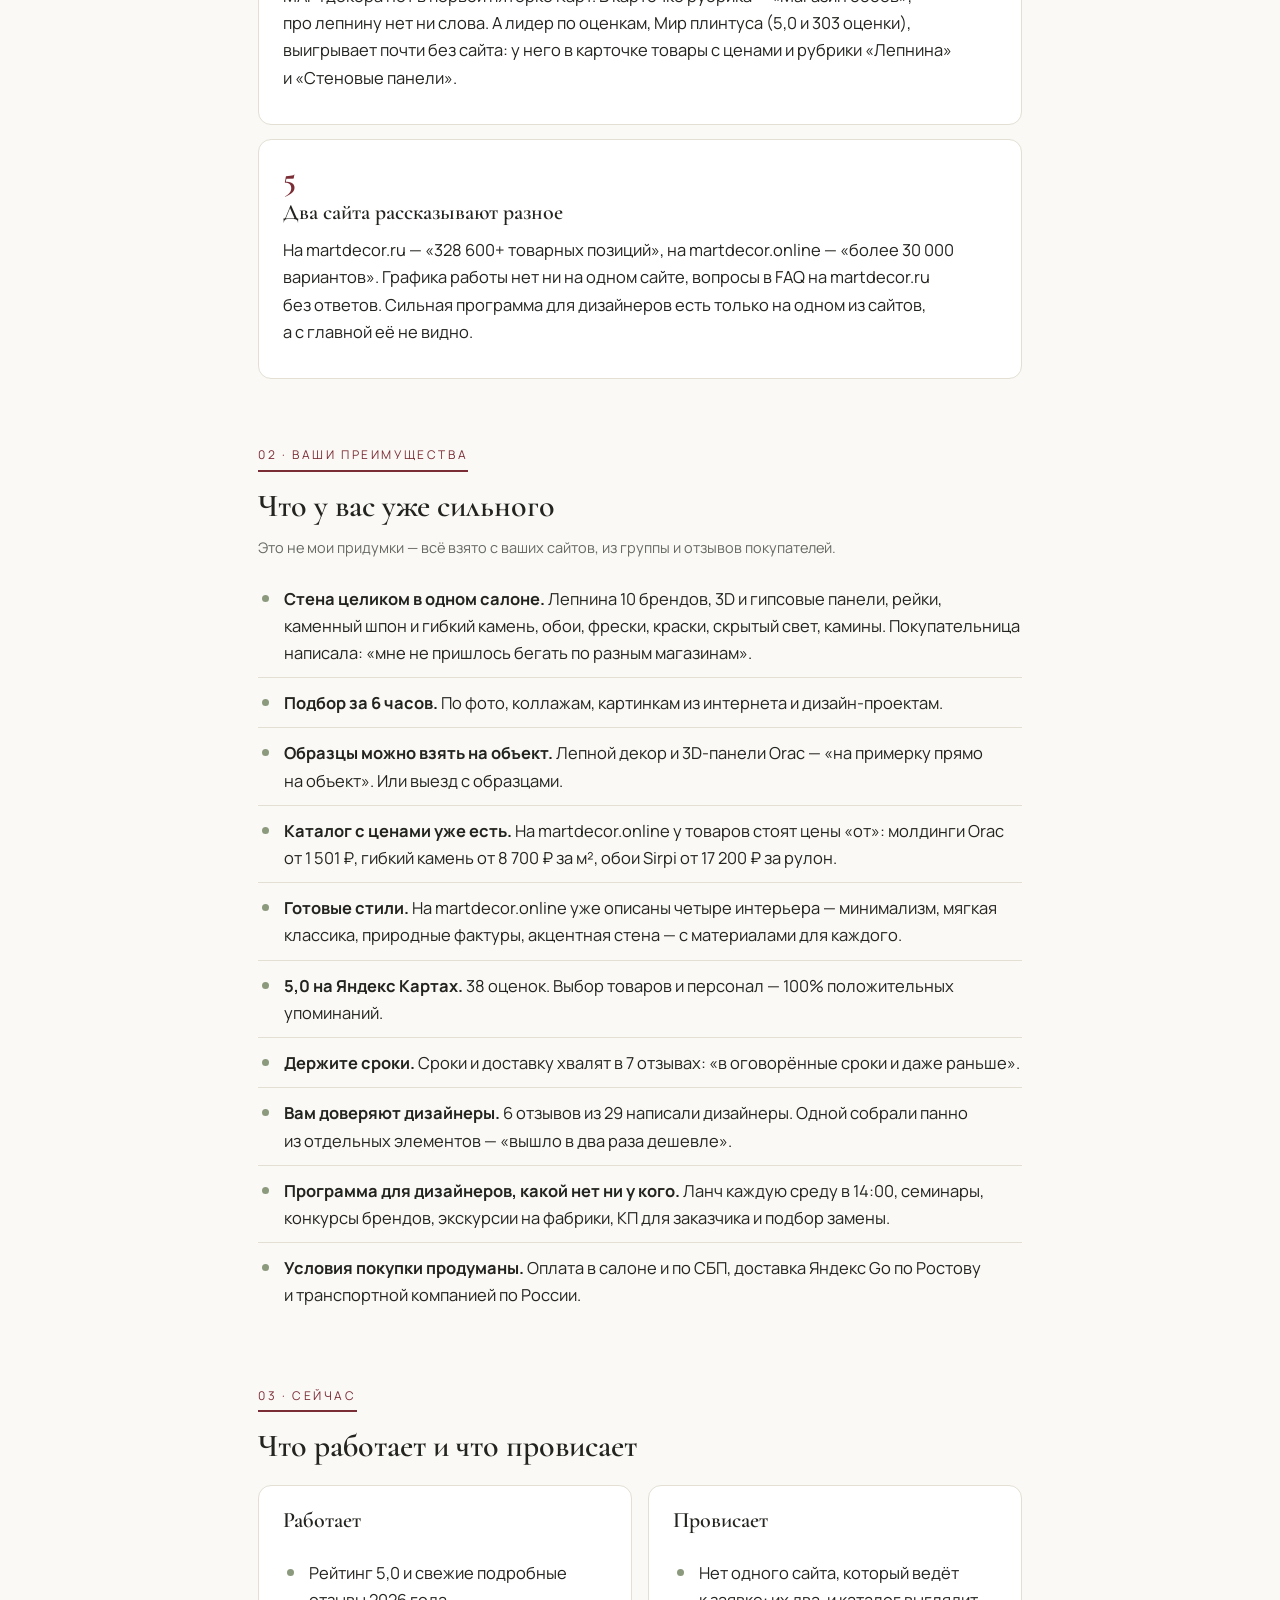
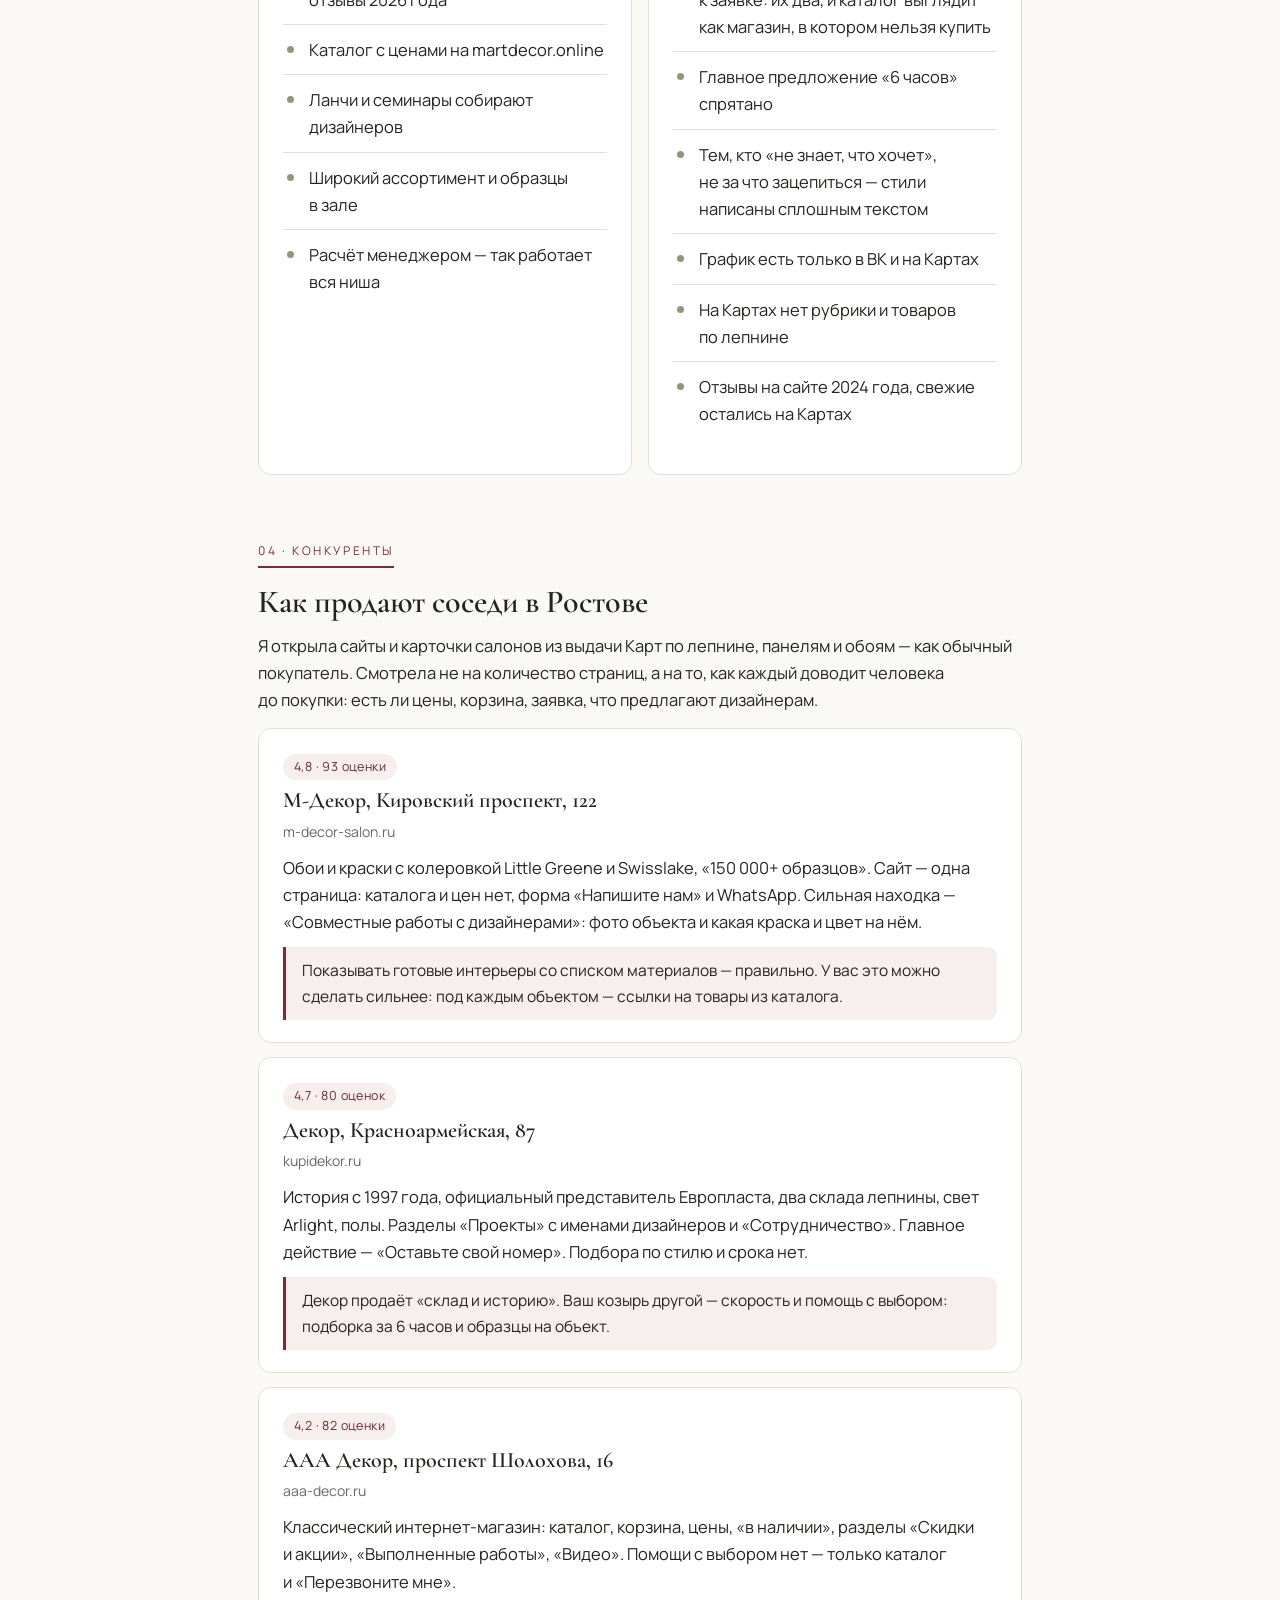
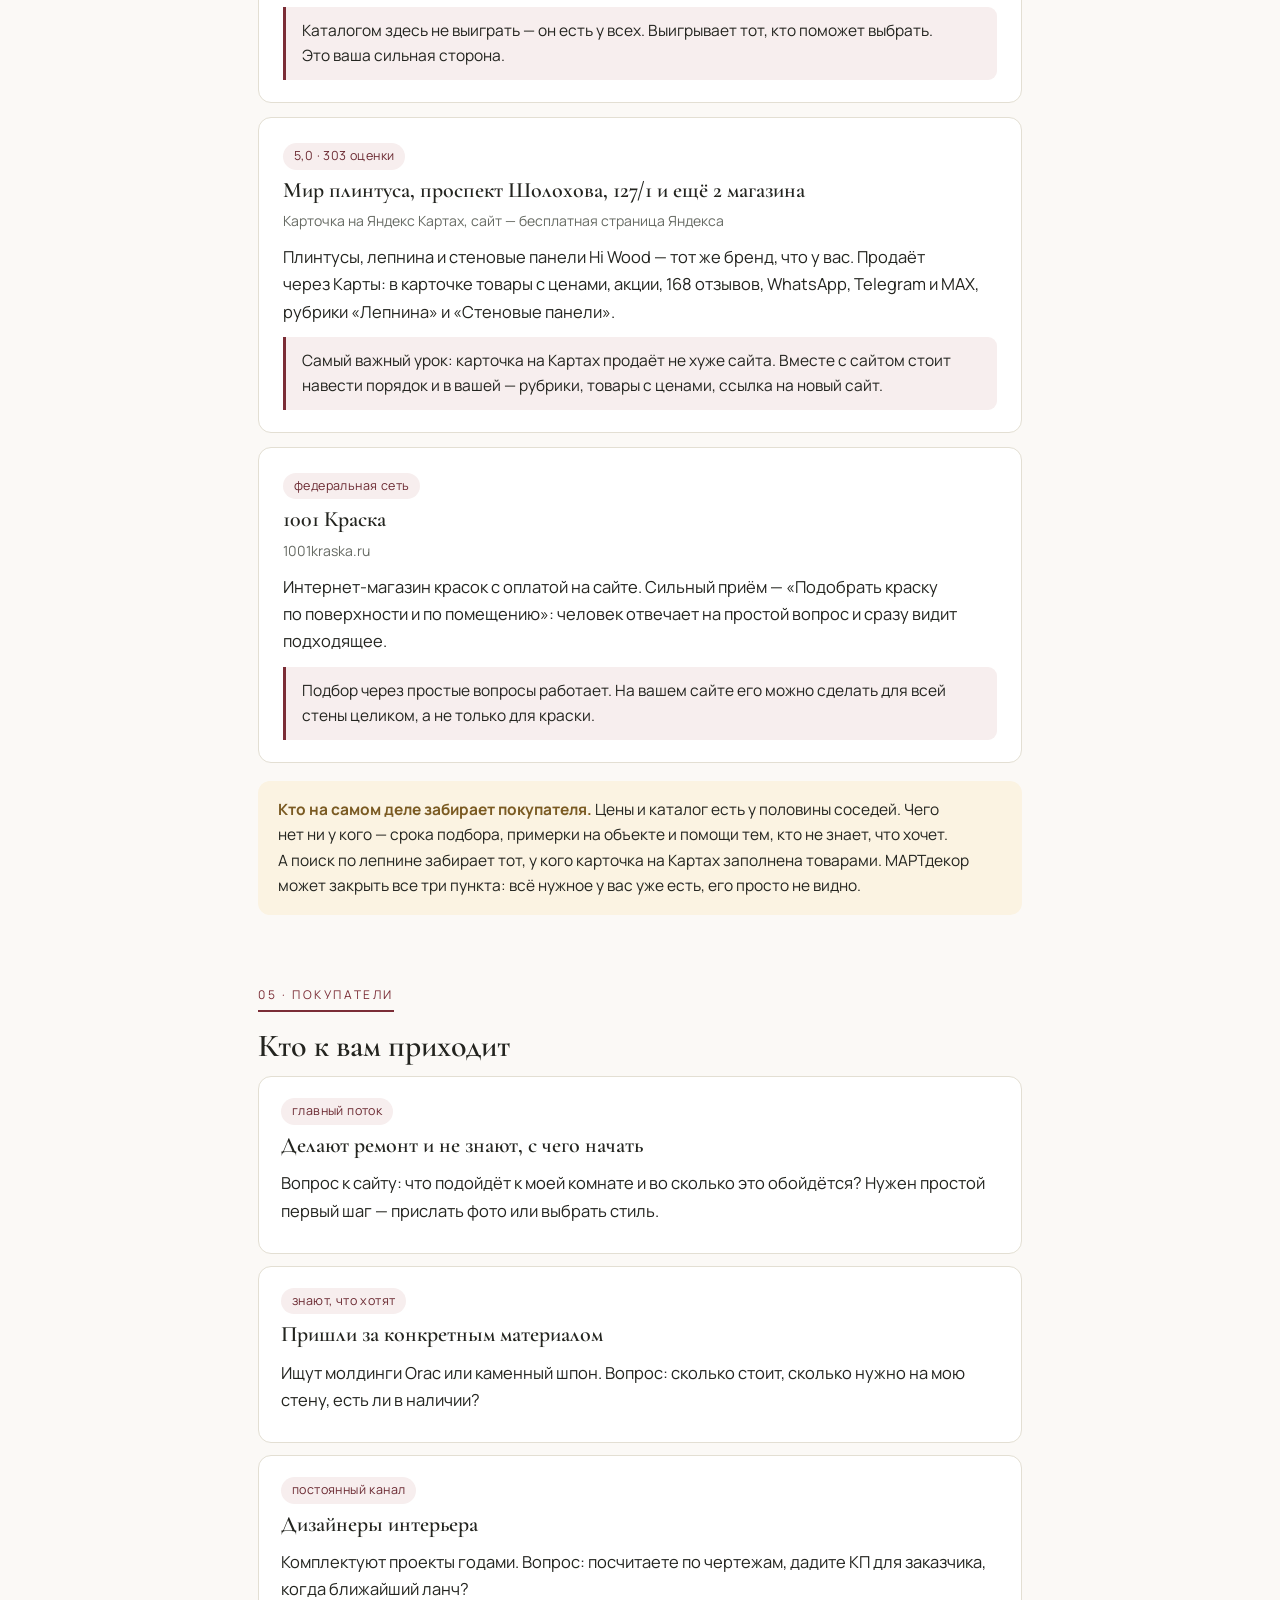
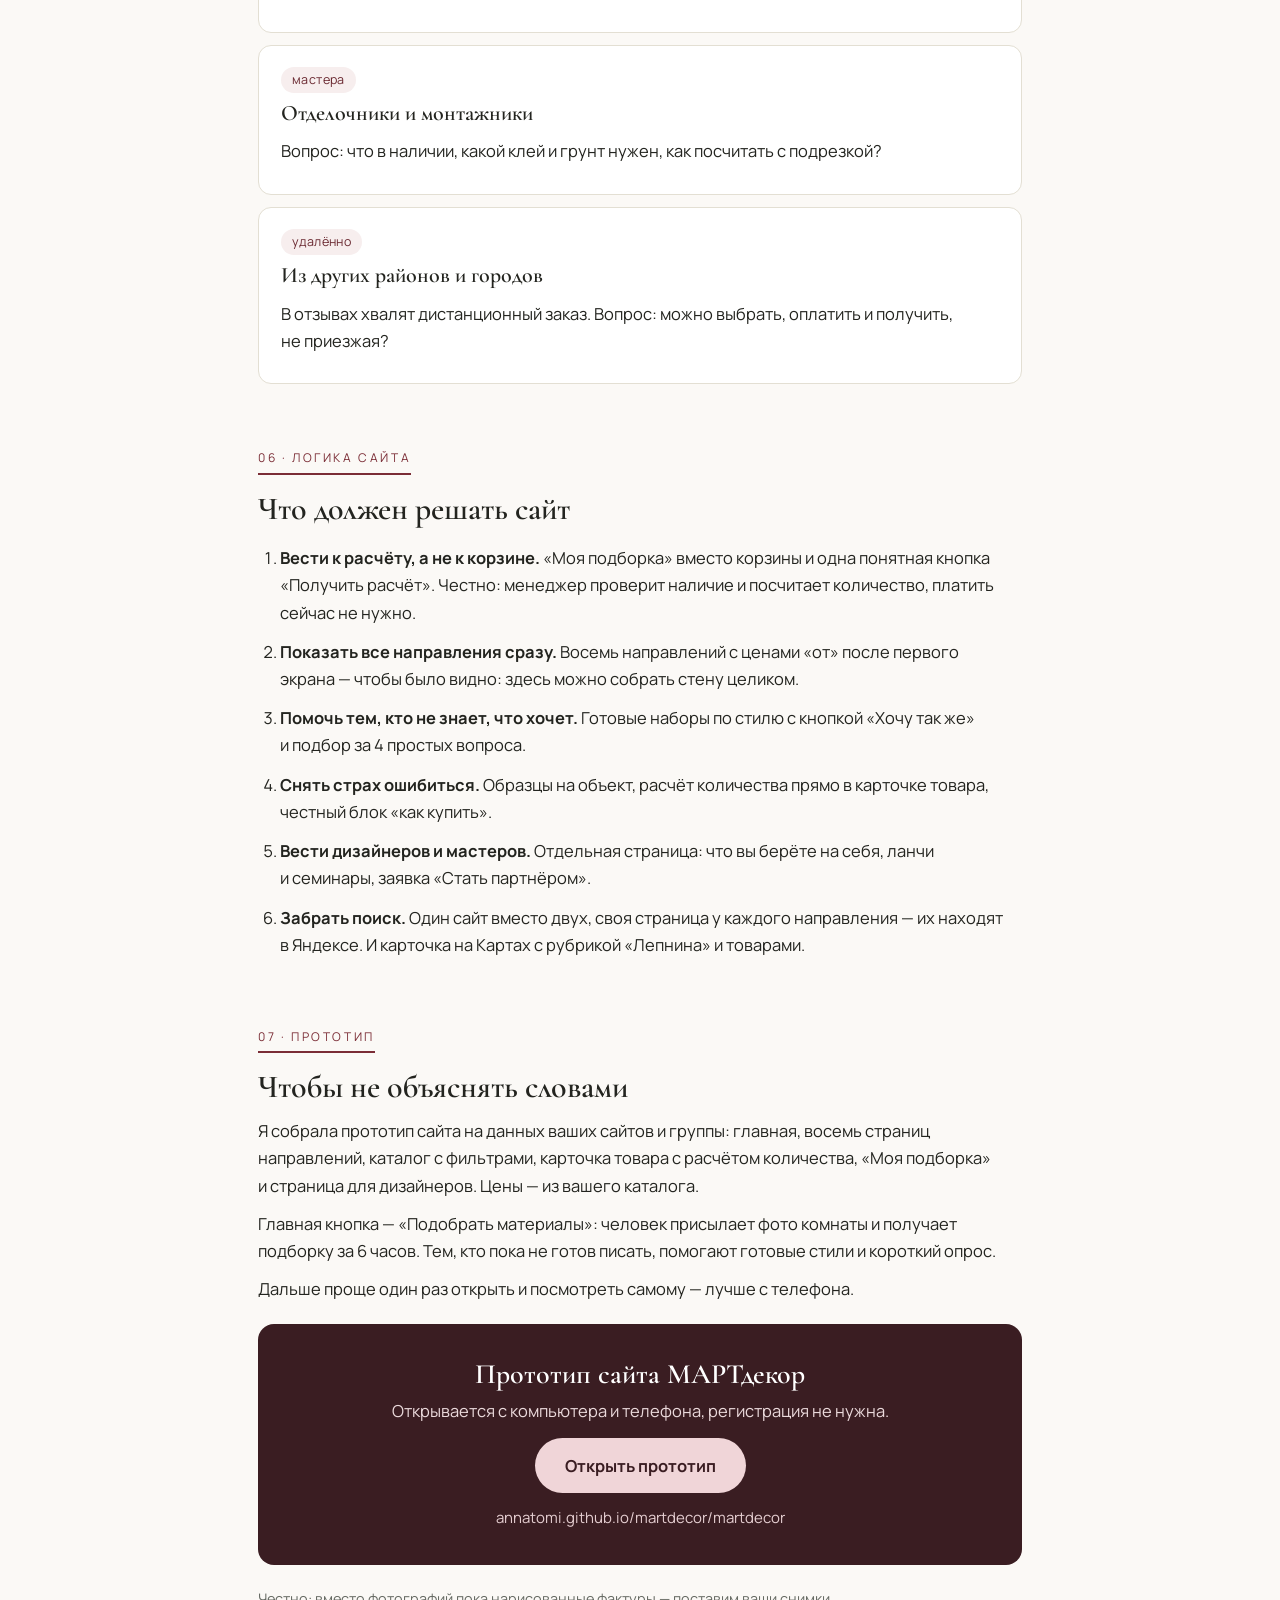
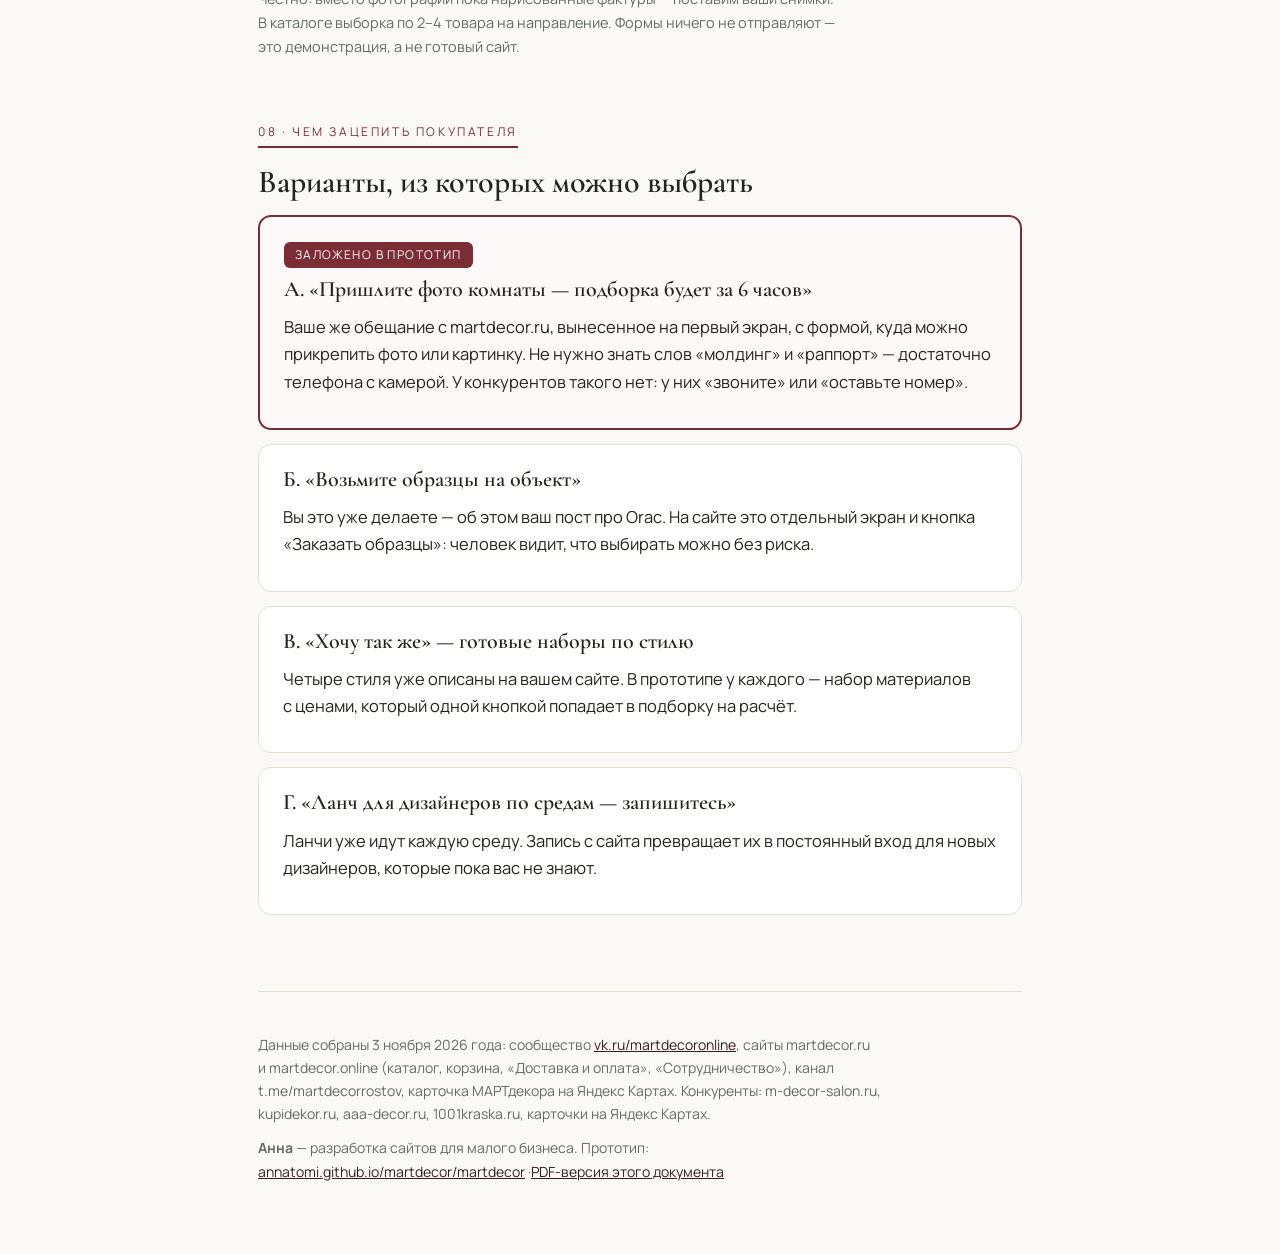
==== commit 1b3d0ce7: "Анализ martdecor: новый адрес прототипа Co-Authored-By: Claude Opus 5.5 <noreply@anthropic.com>" ====
--- a/martdecor/kp/index.html
+++ b/martdecor/kp/index.html
@@ -254,8 +254,8 @@
   <div class="cta">
     <h3>Прототип сайта МАРТдекор</h3>
     <p>Открывается с&nbsp;компьютера и&nbsp;телефона, регистрация не&nbsp;нужна.</p>
-    <a class="btn" href="https://annatomi.github.io/prototipy/martdecor/">Открыть прототип</a>
-    <span class="url">annatomi.github.io/prototipy/martdecor</span>
+    <a class="btn" href="https://annatomi.github.io/martdecor/martdecor/">Открыть прототип</a>
+    <span class="url">annatomi.github.io/martdecor/martdecor</span>
   </div>
   <p class="sub">Честно: вместо фотографий пока нарисованные фактуры&nbsp;— поставим ваши снимки. В&nbsp;каталоге выборка по&nbsp;2–4 товара на&nbsp;направление. Формы ничего не&nbsp;отправляют&nbsp;— это&nbsp;демонстрация, а&nbsp;не&nbsp;готовый сайт.</p>
 </section>
@@ -285,7 +285,7 @@
 <footer>
   <div class="wrap" style="padding:0">
     <p>Данные собраны 3 ноября 2026 года: сообщество <a href="https://vk.ru/martdecoronline">vk.ru/martdecoronline</a>, сайты martdecor.ru и&nbsp;martdecor.online (каталог, корзина, «Доставка и&nbsp;оплата», «Сотрудничество»), канал t.me/martdecorrostov, карточка МАРТдекора на&nbsp;Яндекс Картах. Конкуренты: m-decor-salon.ru, kupidekor.ru, aaa-decor.ru, 1001kraska.ru, карточки на&nbsp;Яндекс Картах.</p>
-    <p><b>Анна</b> — разработка сайтов для&nbsp;малого бизнеса. Прототип: <a href="https://annatomi.github.io/prototipy/martdecor/">annatomi.github.io/prototipy/martdecor</a> ·<a href="KP-МАРТдекор.pdf">PDF-версия этого документа</a></p>
+    <p><b>Анна</b> — разработка сайтов для&nbsp;малого бизнеса. Прототип: <a href="https://annatomi.github.io/martdecor/martdecor/">annatomi.github.io/martdecor/martdecor</a> ·<a href="KP-МАРТдекор.pdf">PDF-версия этого документа</a></p>
   </div>
 </footer>
 
